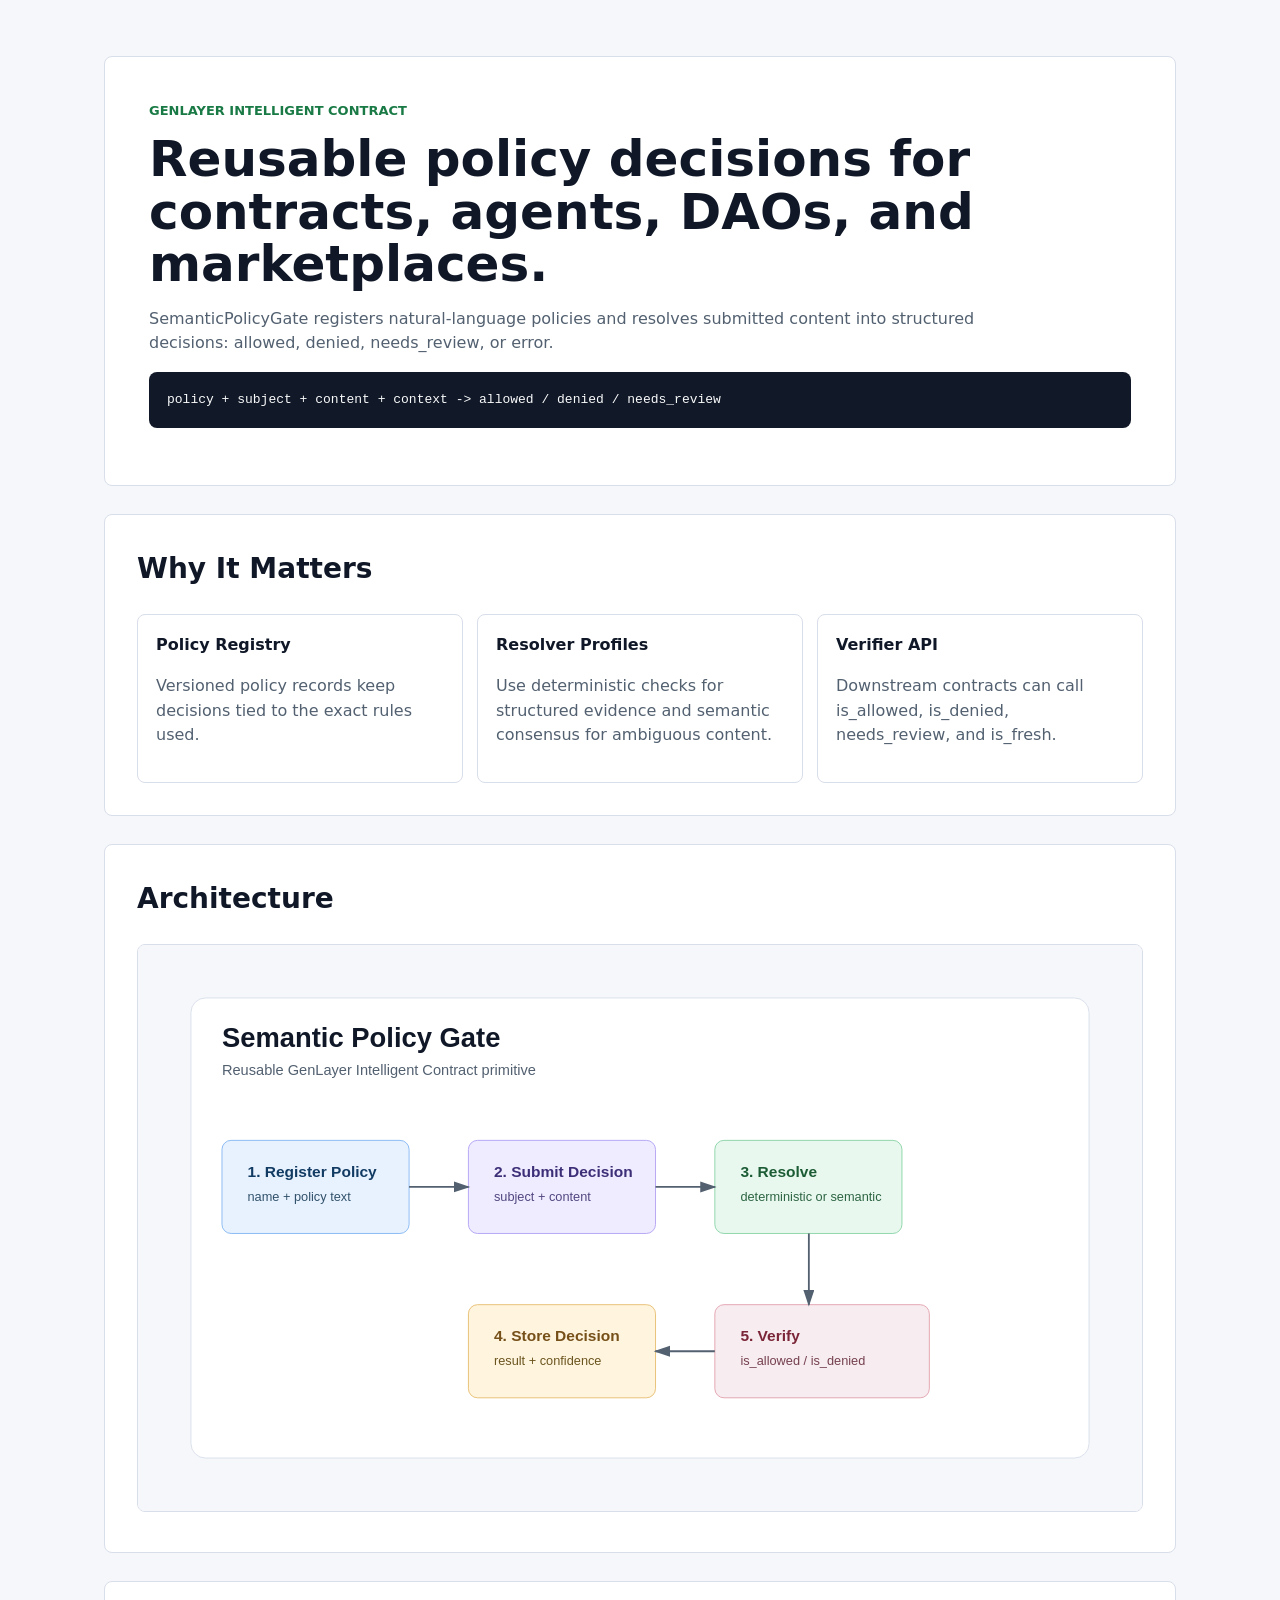
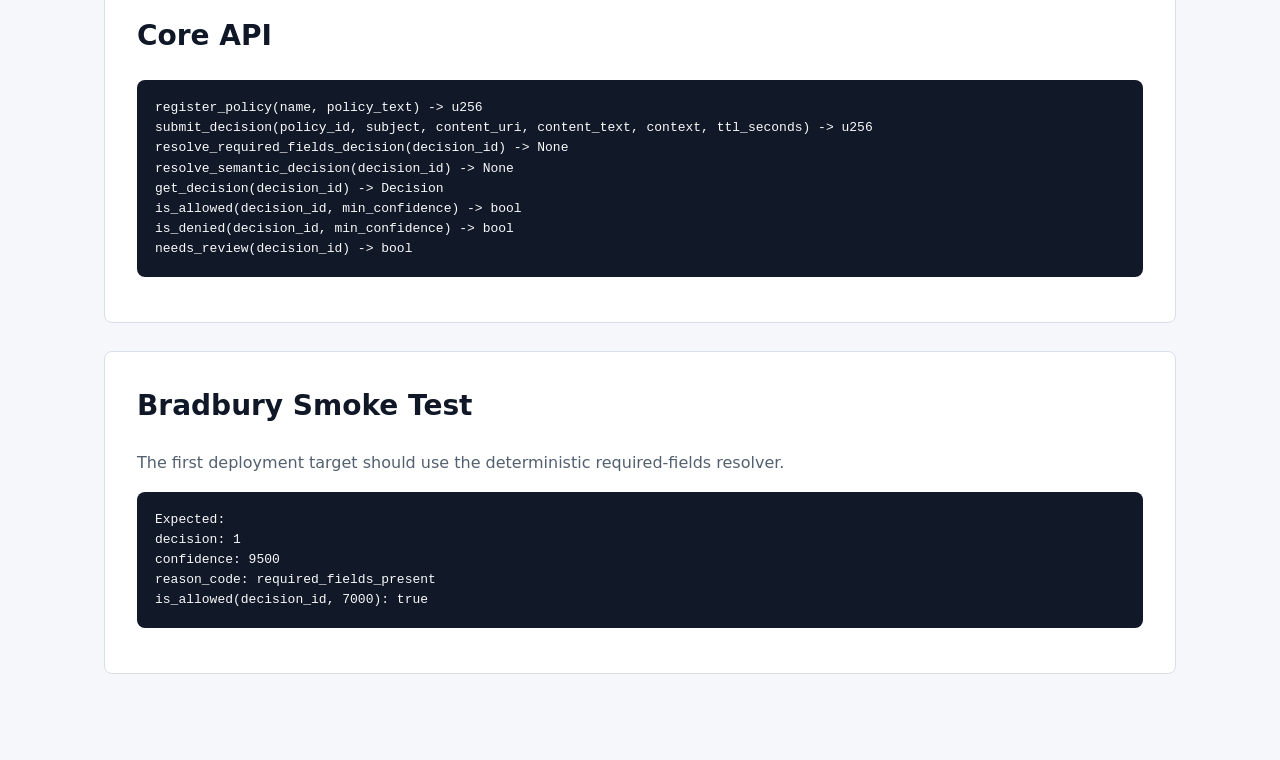
==== site/index.html @ 5b02424f "Add SemanticPolicyGate intelligent contract" ====
<!doctype html>
<html lang="en">
  <head>
    <meta charset="utf-8">
    <meta name="viewport" content="width=device-width, initial-scale=1">
    <title>Semantic Policy Gate</title>
    <meta name="description" content="Documentation for SemanticPolicyGate, a reusable GenLayer Intelligent Contract primitive for policy compliance decisions.">
    <link rel="stylesheet" href="styles.css">
  </head>
  <body>
    <main class="shell">
      <section class="hero">
        <div class="eyebrow">GenLayer Intelligent Contract</div>
        <h1>Reusable policy decisions for contracts, agents, DAOs, and marketplaces.</h1>
        <p>
          SemanticPolicyGate registers natural-language policies and resolves submitted content into structured decisions: allowed, denied, needs_review, or error.
        </p>
        <pre><code>policy + subject + content + context -> allowed / denied / needs_review</code></pre>
      </section>

      <section class="section">
        <h2>Why It Matters</h2>
        <div class="grid">
          <div class="card">
            <strong>Policy Registry</strong>
            <p>Versioned policy records keep decisions tied to the exact rules used.</p>
          </div>
          <div class="card">
            <strong>Resolver Profiles</strong>
            <p>Use deterministic checks for structured evidence and semantic consensus for ambiguous content.</p>
          </div>
          <div class="card">
            <strong>Verifier API</strong>
            <p>Downstream contracts can call is_allowed, is_denied, needs_review, and is_fresh.</p>
          </div>
        </div>
      </section>

      <section class="section">
        <h2>Architecture</h2>
        <img class="diagram" src="assets/architecture.svg" alt="Semantic Policy Gate architecture diagram">
      </section>

      <section class="section">
        <h2>Core API</h2>
        <pre><code>register_policy(name, policy_text) -> u256
submit_decision(policy_id, subject, content_uri, content_text, context, ttl_seconds) -> u256
resolve_required_fields_decision(decision_id) -> None
resolve_semantic_decision(decision_id) -> None
get_decision(decision_id) -> Decision
is_allowed(decision_id, min_confidence) -> bool
is_denied(decision_id, min_confidence) -> bool
needs_review(decision_id) -> bool</code></pre>
      </section>

      <section class="section">
        <h2>Bradbury Smoke Test</h2>
        <p>
          The first deployment target should use the deterministic required-fields resolver.
        </p>
        <pre><code>Expected:
decision: 1
confidence: 9500
reason_code: required_fields_present
is_allowed(decision_id, 7000): true</code></pre>
      </section>
    </main>
  </body>
</html>
---- site/styles.css ----
:root {
  --bg: #f6f7fb;
  --panel: #ffffff;
  --ink: #101828;
  --muted: #526070;
  --line: #d8deea;
  --accent: #1769aa;
}

* {
  box-sizing: border-box;
}

body {
  margin: 0;
  background: var(--bg);
  color: var(--ink);
  font-family: Inter, ui-sans-serif, system-ui, -apple-system, BlinkMacSystemFont, "Segoe UI", sans-serif;
  line-height: 1.55;
}

.shell {
  max-width: 1120px;
  margin: 0 auto;
  padding: 56px 24px 72px;
}

.hero {
  padding: 44px;
  border: 1px solid var(--line);
  border-radius: 8px;
  background: var(--panel);
}

.eyebrow {
  color: #197a45;
  font-size: 13px;
  font-weight: 800;
  text-transform: uppercase;
}

h1 {
  max-width: 920px;
  margin: 12px 0 16px;
  font-size: 50px;
  line-height: 1.05;
  letter-spacing: 0;
}

h2 {
  margin-top: 0;
  font-size: 28px;
}

p {
  color: var(--muted);
  max-width: 860px;
}

a {
  color: var(--accent);
  text-decoration: none;
}

a:hover {
  text-decoration: underline;
}

.section {
  margin-top: 28px;
  padding: 32px;
  border: 1px solid var(--line);
  border-radius: 8px;
  background: var(--panel);
}

.grid {
  display: grid;
  grid-template-columns: repeat(3, minmax(0, 1fr));
  gap: 14px;
}

.card {
  padding: 18px;
  border: 1px solid var(--line);
  border-radius: 8px;
}

.card strong {
  display: block;
  margin-bottom: 8px;
}

pre {
  overflow: auto;
  padding: 18px;
  border-radius: 8px;
  background: #111827;
  color: #f9fafb;
}

code {
  font-family: "SFMono-Regular", Consolas, "Liberation Mono", monospace;
  font-size: 13px;
}

.diagram {
  width: 100%;
  border: 1px solid var(--line);
  border-radius: 8px;
}

@media (max-width: 820px) {
  h1 {
    font-size: 36px;
  }

  .hero,
  .section {
    padding: 24px;
  }

  .grid {
    grid-template-columns: 1fr;
  }
}
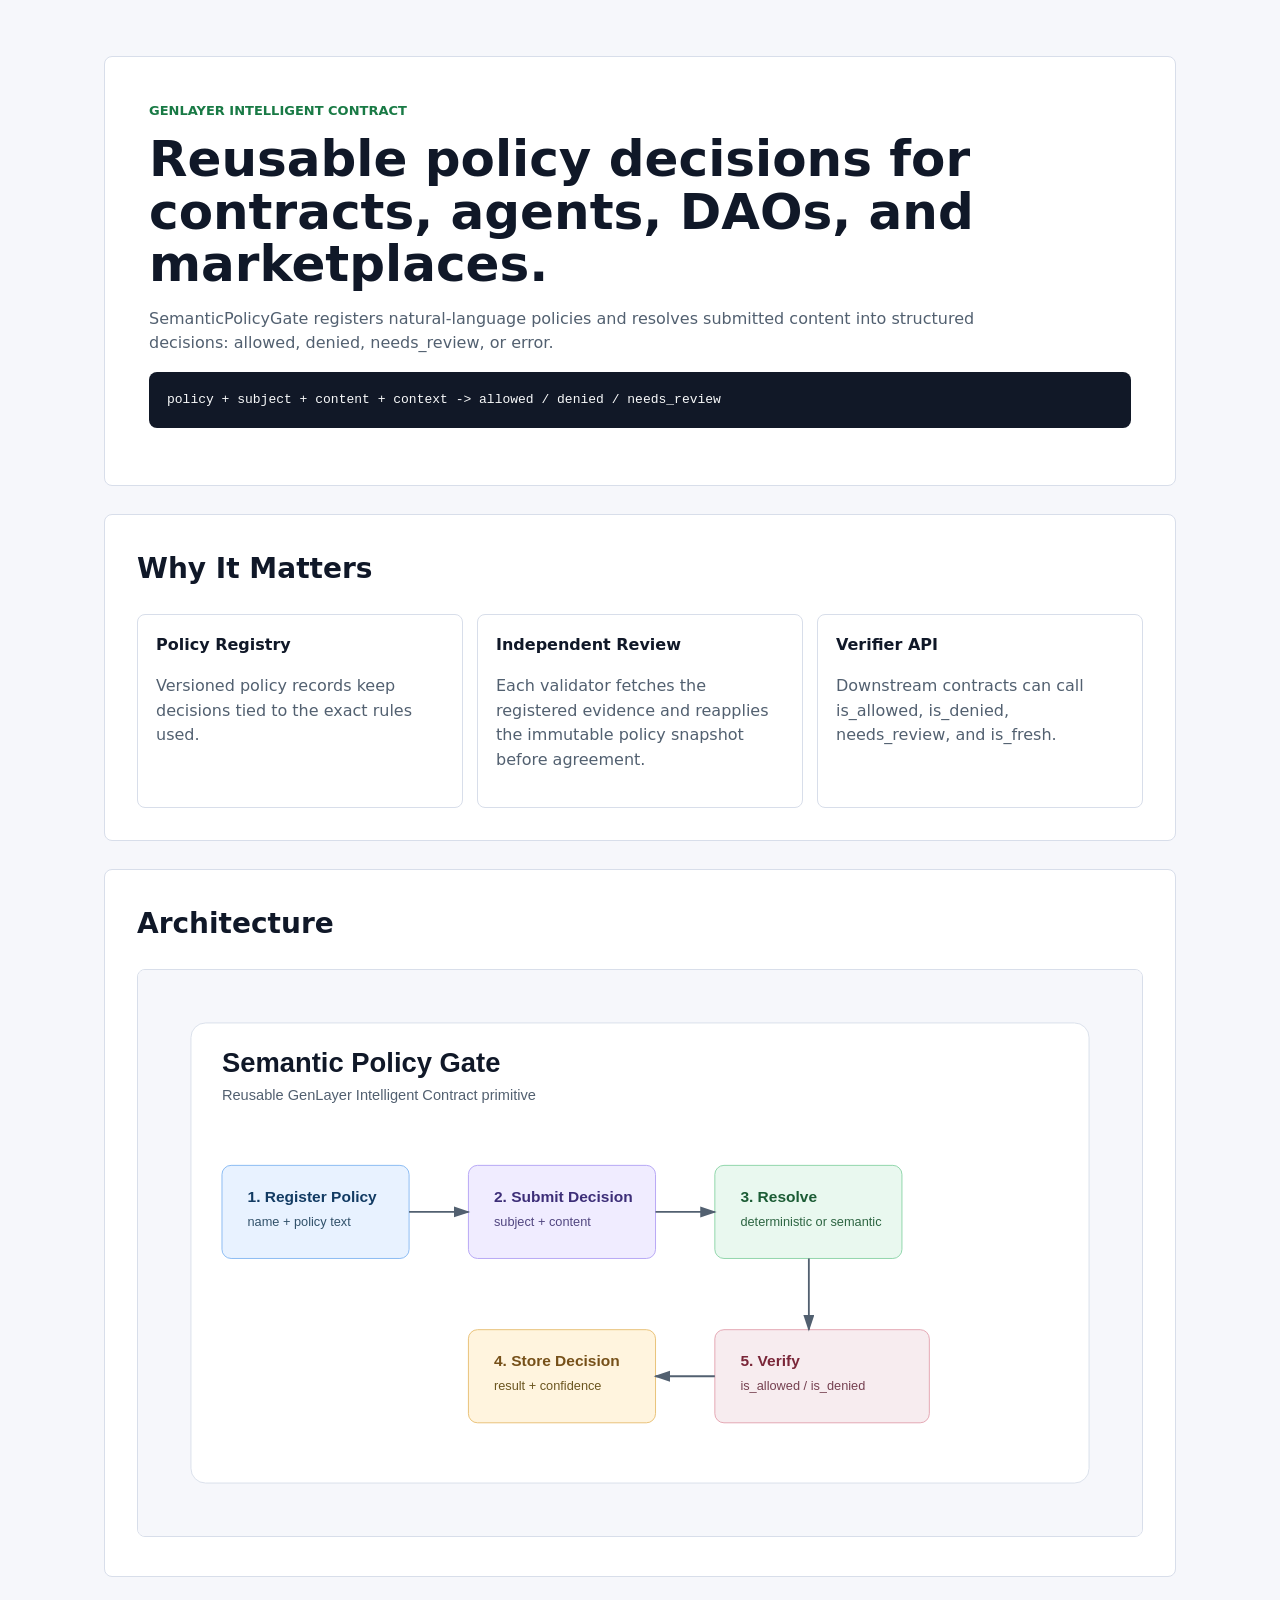
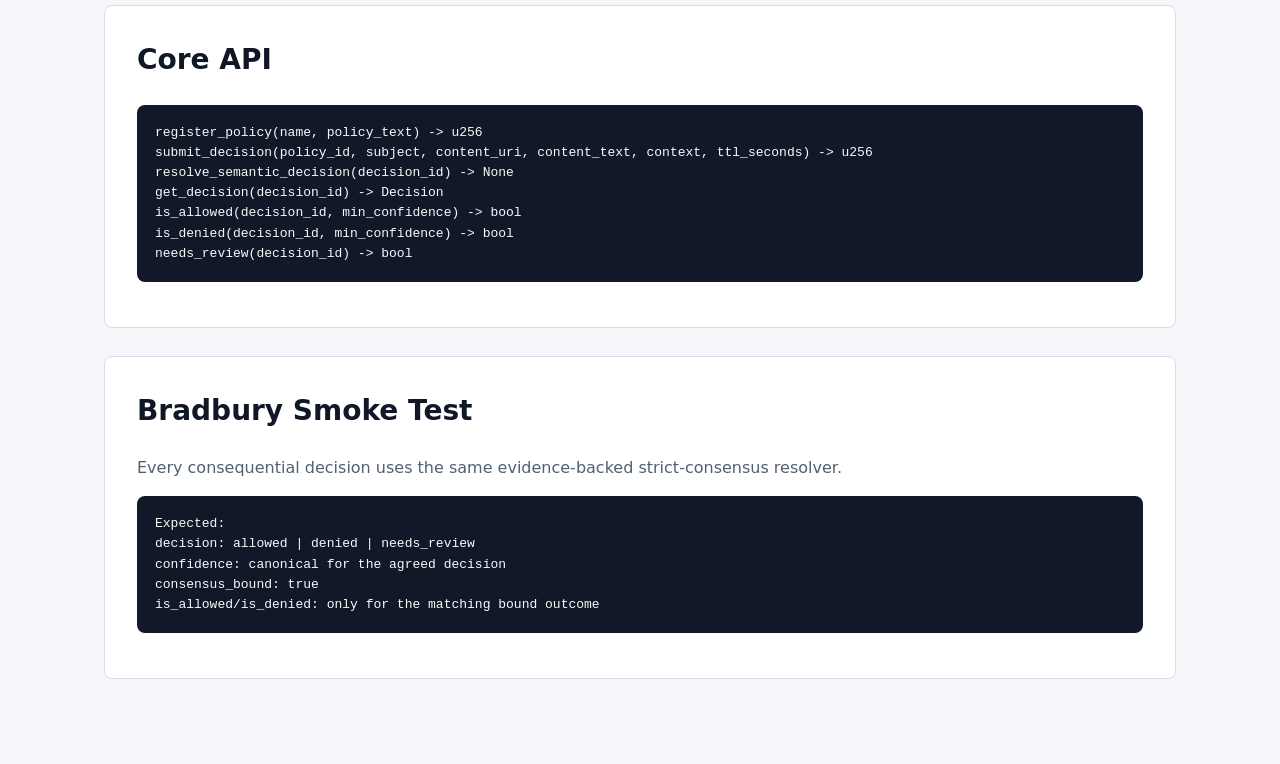
==== commit 27911d98: "Harden semantic decision consensus" ====
--- a/site/index.html
+++ b/site/index.html
@@ -26,8 +26,8 @@
             <p>Versioned policy records keep decisions tied to the exact rules used.</p>
           </div>
           <div class="card">
-            <strong>Resolver Profiles</strong>
-            <p>Use deterministic checks for structured evidence and semantic consensus for ambiguous content.</p>
+            <strong>Independent Review</strong>
+            <p>Each validator fetches the registered evidence and reapplies the immutable policy snapshot before agreement.</p>
           </div>
           <div class="card">
             <strong>Verifier API</strong>
@@ -45,7 +45,6 @@
         <h2>Core API</h2>
         <pre><code>register_policy(name, policy_text) -> u256
 submit_decision(policy_id, subject, content_uri, content_text, context, ttl_seconds) -> u256
-resolve_required_fields_decision(decision_id) -> None
 resolve_semantic_decision(decision_id) -> None
 get_decision(decision_id) -> Decision
 is_allowed(decision_id, min_confidence) -> bool
@@ -56,13 +55,13 @@
       <section class="section">
         <h2>Bradbury Smoke Test</h2>
         <p>
-          The first deployment target should use the deterministic required-fields resolver.
+          Every consequential decision uses the same evidence-backed strict-consensus resolver.
         </p>
         <pre><code>Expected:
-decision: 1
-confidence: 9500
-reason_code: required_fields_present
-is_allowed(decision_id, 7000): true</code></pre>
+decision: allowed | denied | needs_review
+confidence: canonical for the agreed decision
+consensus_bound: true
+is_allowed/is_denied: only for the matching bound outcome</code></pre>
       </section>
     </main>
   </body>
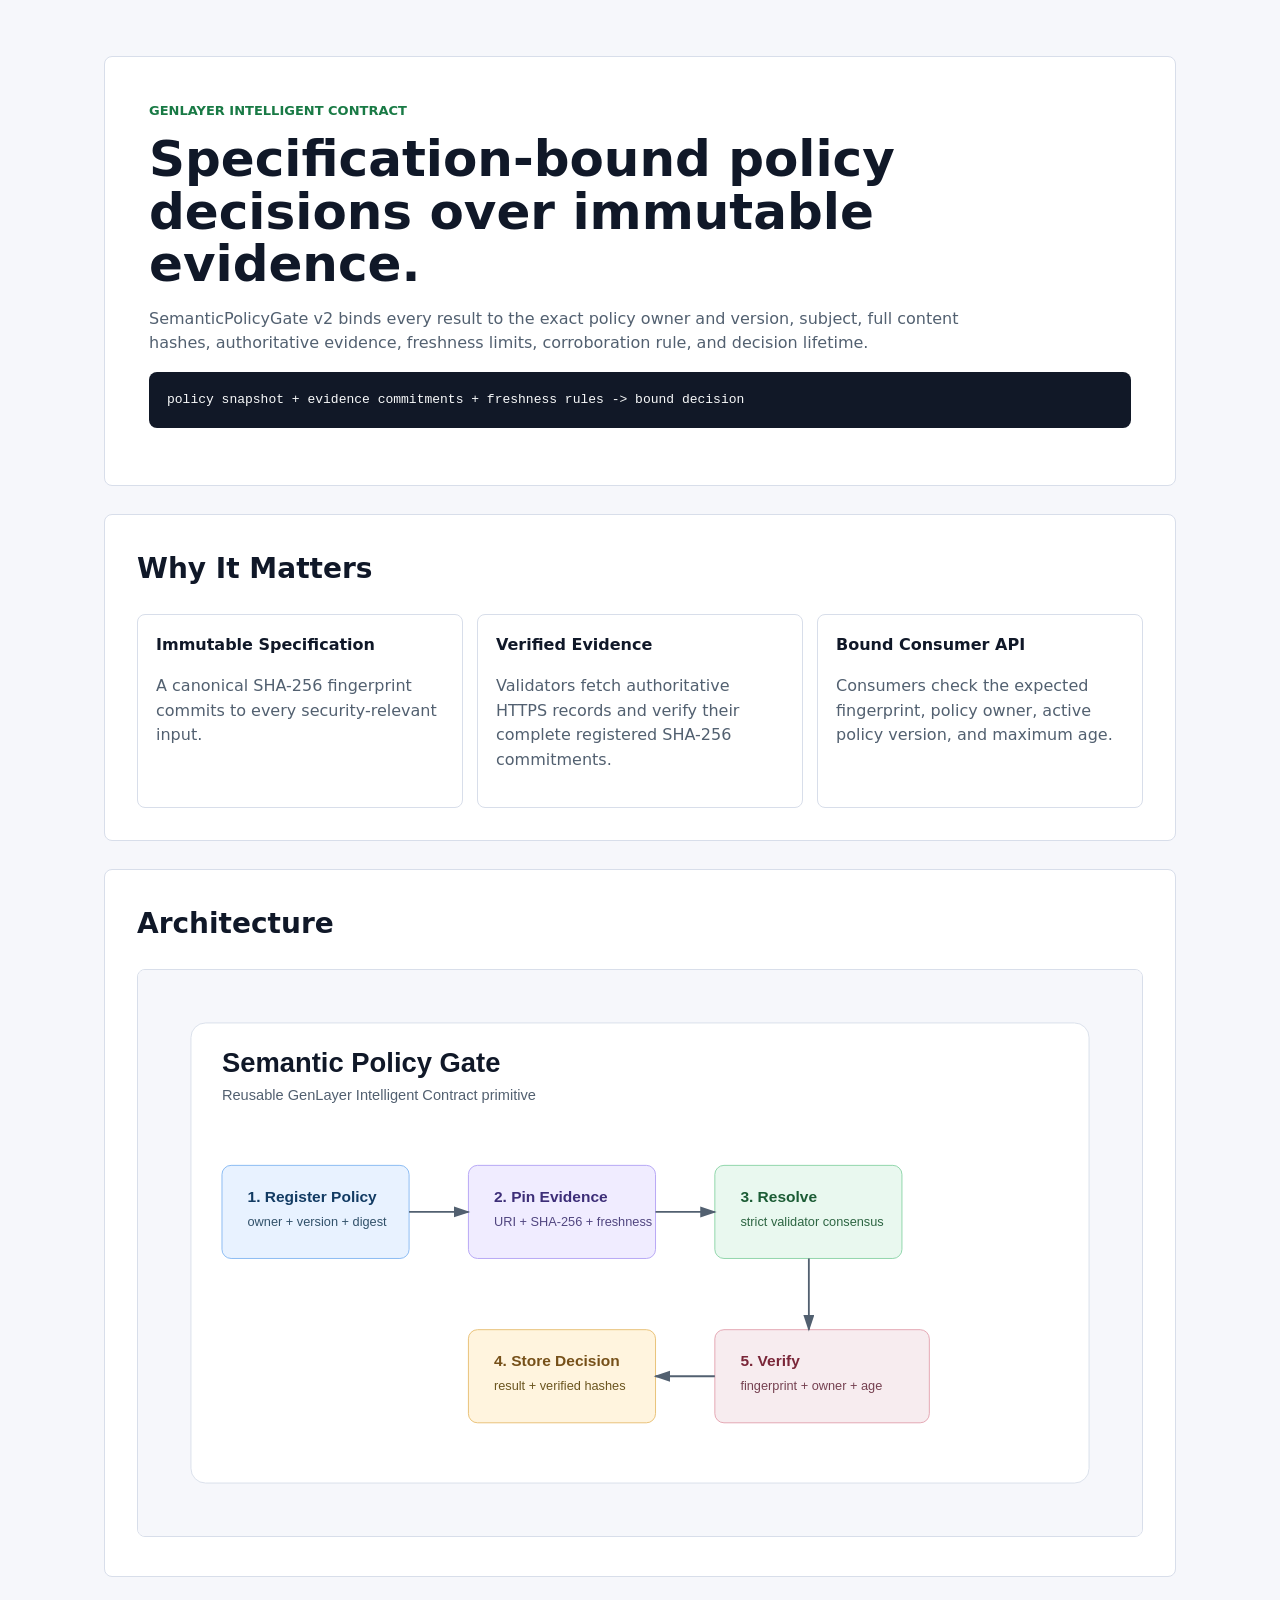
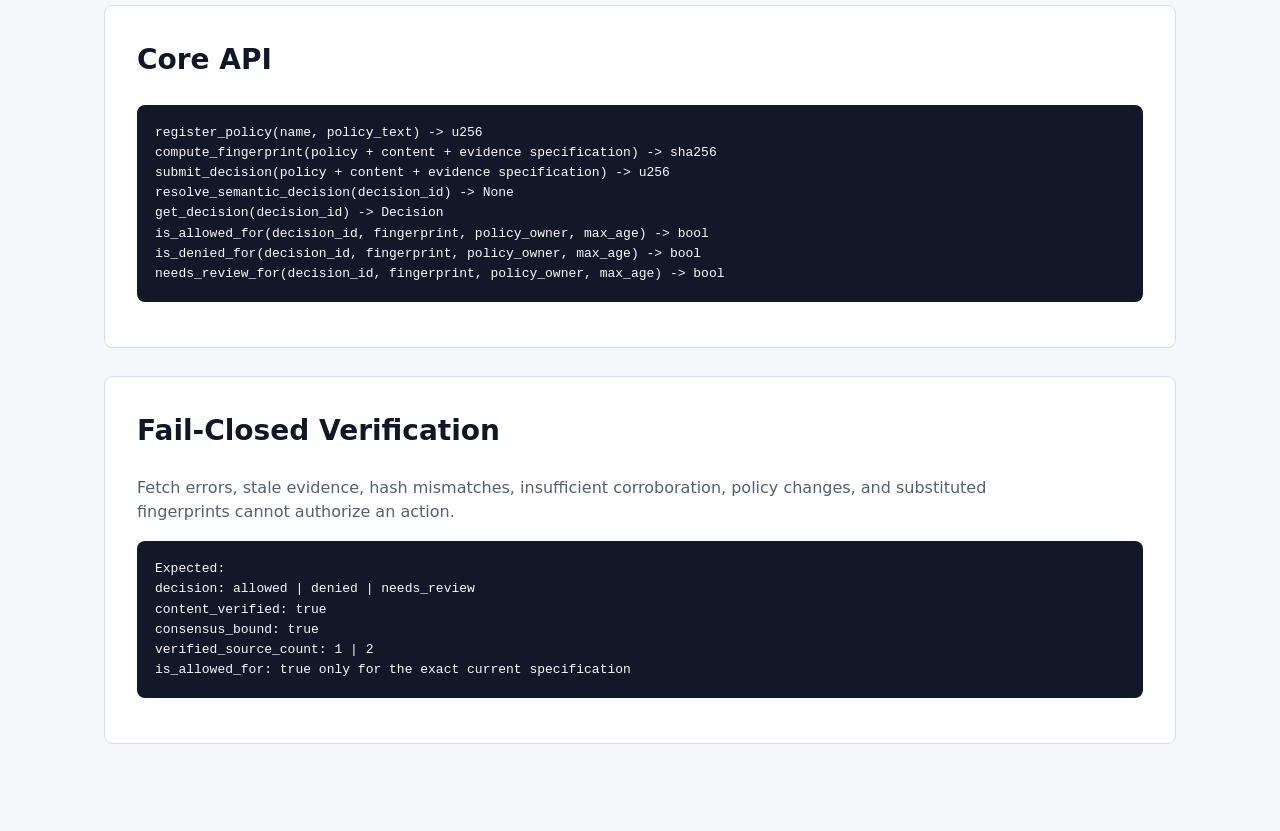
==== commit b132d803: "security: bind policy decisions to pinned evidence" ====
--- a/site/index.html
+++ b/site/index.html
@@ -4,34 +4,34 @@
     <meta charset="utf-8">
     <meta name="viewport" content="width=device-width, initial-scale=1">
     <title>Semantic Policy Gate</title>
-    <meta name="description" content="Documentation for SemanticPolicyGate, a reusable GenLayer Intelligent Contract primitive for policy compliance decisions.">
+    <meta name="description" content="SemanticPolicyGate v2: specification-bound GenLayer policy decisions over authoritative, hash-pinned evidence.">
     <link rel="stylesheet" href="styles.css">
   </head>
   <body>
     <main class="shell">
       <section class="hero">
         <div class="eyebrow">GenLayer Intelligent Contract</div>
-        <h1>Reusable policy decisions for contracts, agents, DAOs, and marketplaces.</h1>
+        <h1>Specification-bound policy decisions over immutable evidence.</h1>
         <p>
-          SemanticPolicyGate registers natural-language policies and resolves submitted content into structured decisions: allowed, denied, needs_review, or error.
+          SemanticPolicyGate v2 binds every result to the exact policy owner and version, subject, full content hashes, authoritative evidence, freshness limits, corroboration rule, and decision lifetime.
         </p>
-        <pre><code>policy + subject + content + context -> allowed / denied / needs_review</code></pre>
+        <pre><code>policy snapshot + evidence commitments + freshness rules -> bound decision</code></pre>
       </section>
 
       <section class="section">
         <h2>Why It Matters</h2>
         <div class="grid">
           <div class="card">
-            <strong>Policy Registry</strong>
-            <p>Versioned policy records keep decisions tied to the exact rules used.</p>
+            <strong>Immutable Specification</strong>
+            <p>A canonical SHA-256 fingerprint commits to every security-relevant input.</p>
           </div>
           <div class="card">
-            <strong>Independent Review</strong>
-            <p>Each validator fetches the registered evidence and reapplies the immutable policy snapshot before agreement.</p>
+            <strong>Verified Evidence</strong>
+            <p>Validators fetch authoritative HTTPS records and verify their complete registered SHA-256 commitments.</p>
           </div>
           <div class="card">
-            <strong>Verifier API</strong>
-            <p>Downstream contracts can call is_allowed, is_denied, needs_review, and is_fresh.</p>
+            <strong>Bound Consumer API</strong>
+            <p>Consumers check the expected fingerprint, policy owner, active policy version, and maximum age.</p>
           </div>
         </div>
       </section>
@@ -44,24 +44,26 @@
       <section class="section">
         <h2>Core API</h2>
         <pre><code>register_policy(name, policy_text) -> u256
-submit_decision(policy_id, subject, content_uri, content_text, context, ttl_seconds) -> u256
+compute_fingerprint(policy + content + evidence specification) -> sha256
+submit_decision(policy + content + evidence specification) -> u256
 resolve_semantic_decision(decision_id) -> None
 get_decision(decision_id) -> Decision
-is_allowed(decision_id, min_confidence) -> bool
-is_denied(decision_id, min_confidence) -> bool
-needs_review(decision_id) -> bool</code></pre>
+is_allowed_for(decision_id, fingerprint, policy_owner, max_age) -> bool
+is_denied_for(decision_id, fingerprint, policy_owner, max_age) -> bool
+needs_review_for(decision_id, fingerprint, policy_owner, max_age) -> bool</code></pre>
       </section>
 
       <section class="section">
-        <h2>Bradbury Smoke Test</h2>
+        <h2>Fail-Closed Verification</h2>
         <p>
-          Every consequential decision uses the same evidence-backed strict-consensus resolver.
+          Fetch errors, stale evidence, hash mismatches, insufficient corroboration, policy changes, and substituted fingerprints cannot authorize an action.
         </p>
         <pre><code>Expected:
 decision: allowed | denied | needs_review
-confidence: canonical for the agreed decision
+content_verified: true
 consensus_bound: true
-is_allowed/is_denied: only for the matching bound outcome</code></pre>
+verified_source_count: 1 | 2
+is_allowed_for: true only for the exact current specification</code></pre>
       </section>
     </main>
   </body>
